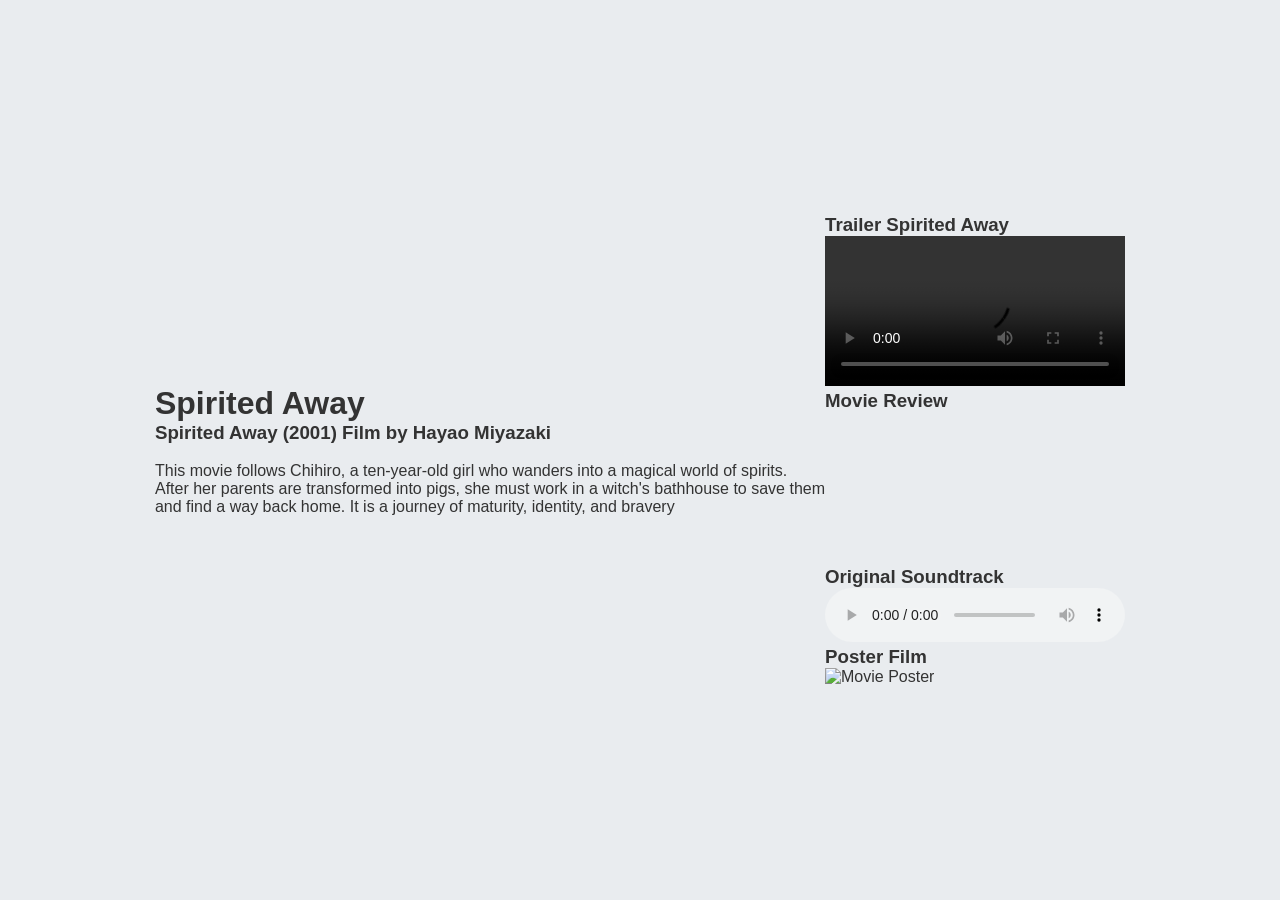
==== index.html @ f2c9e9cd "UCP 1" ====
<!DOCTYPE html>
<html lang="id">
<head>
    <meta charset="UTF-8">
    <meta name="viewport" content="width=device-width, initial-scale=1.0">
    <title>Praktikum PDW 6</title>
    <link href="https://fonts.googleapis.com/css2?family=Dancing+Script:wght@700&family=Open+Sans:wght@400;600&display=swap" rel="stylesheet">
    <link rel="stylesheet" href="style.css">
</head>
<body>
    <header>
        <div class="overlay">
            <h1>Spirited Away</h1>
            <h3>Spirited Away (2001) Film by Hayao Miyazaki</h3>
            <br>
            <p>This movie follows Chihiro, a ten-year-old girl who wanders into a magical world of spirits. <br> After her parents are transformed into pigs, she must work in a witch's bathhouse to save them <br> and find a way back home. It is a journey of maturity, identity, and bravery</p>
        </div>
    </header>

    <div class="main-content">
        <div class="media-card" onclick="notify('Video ini format MP4 Lokal!')">
            <h3>Trailer Spirited Away</h3>
            <div class="media-wrapper">
                <video controls src="asset/video/spiritedaway.mp4"></video>
            </div>
        </div>

        <div class="media-card" onclick="notify('Video ini di-embedded dari YouTube!')">
            <h3>Movie Review</h3>
            <div class="media-wrapper">
                <iframe src="https://www.youtube.com/embed/n5Et9MA8gC8" frameborder="0" allowfullscreen></iframe>
            </div>
        </div>

        <div class="media-card" onclick="notify('Audio ini format MP3 Lokal!')">
            <h3>Original Soundtrack</h3>
            <div class="media-wrapper">
                <audio controls>
                    <source src="asset/audio/ost.mp3" type="audio/mp3">
                </audio>
            </div>
        </div>

        <div class="media-card" onclick="notify('Gambar ini format PNG Lokal!')">
            <h3>Poster Film</h3>
            <div class="media-wrapper">
                <img src="asset/poster/postersp.png" alt="Movie Poster">
            </div>
        </div>
    </div>

    <script src="script.js"></script>
</body>
</html>
---- style.css ----
* {
    margin: 0;
    padding: 0;
    box-sizing: border-box;
}

body {
    font-family: 'Segoe UI', Arial, sans-serif;
    background-color: #e9ecef;
    color: #333;
    display: flex;
    justify-content: center;
    align-items: center;
    min-height: 100vh;
}

.section {
    display: block;
    width: 100%;
    padding: 20px;
}

.welcome-card {
    background-color: white;
    padding: 40px;
    border-radius: 15px;
    box-shadow: 0 10px 25px rgba(0,0,0,0.05);
    text-align: center;
    max-width: 500px;
    margin: 0 auto;
}

.welcome-card h1 {
    font-size: 1.5rem;
    margin-bottom: 10px;
}

.welcome-card p {
    color: #666;
    margin-bottom: 30px;
}

/* Tombol Sesuai Gambar */
.button-group {
    display: flex;
    justify-content: center;
    gap: 10px;
}

.btn {
    background-color: #333;
    color: white;
    padding: 10px 20px;
    border: none;
    border-radius: 8px;
    cursor: pointer;
    font-weight: bold;
    transition: 0.3s;
    text-decoration: none;
    display: inline-block;
}

.btn:hover {
    background-color: #555;
}

.content-box {
    background-color: white;
    padding: 30px;
    border-radius: 10px;
    max-width: 600px;
    margin: 0 auto;
    text-align: center;
}

.about-content {
    display: flex;
    flex-direction: column;
    align-items: center;
    gap: 20px;
    margin-bottom: 20px;
}

.about-content img {
    width: 120px;
    height: 120px;
    border-radius: 50%;
    object-fit: cover;
}
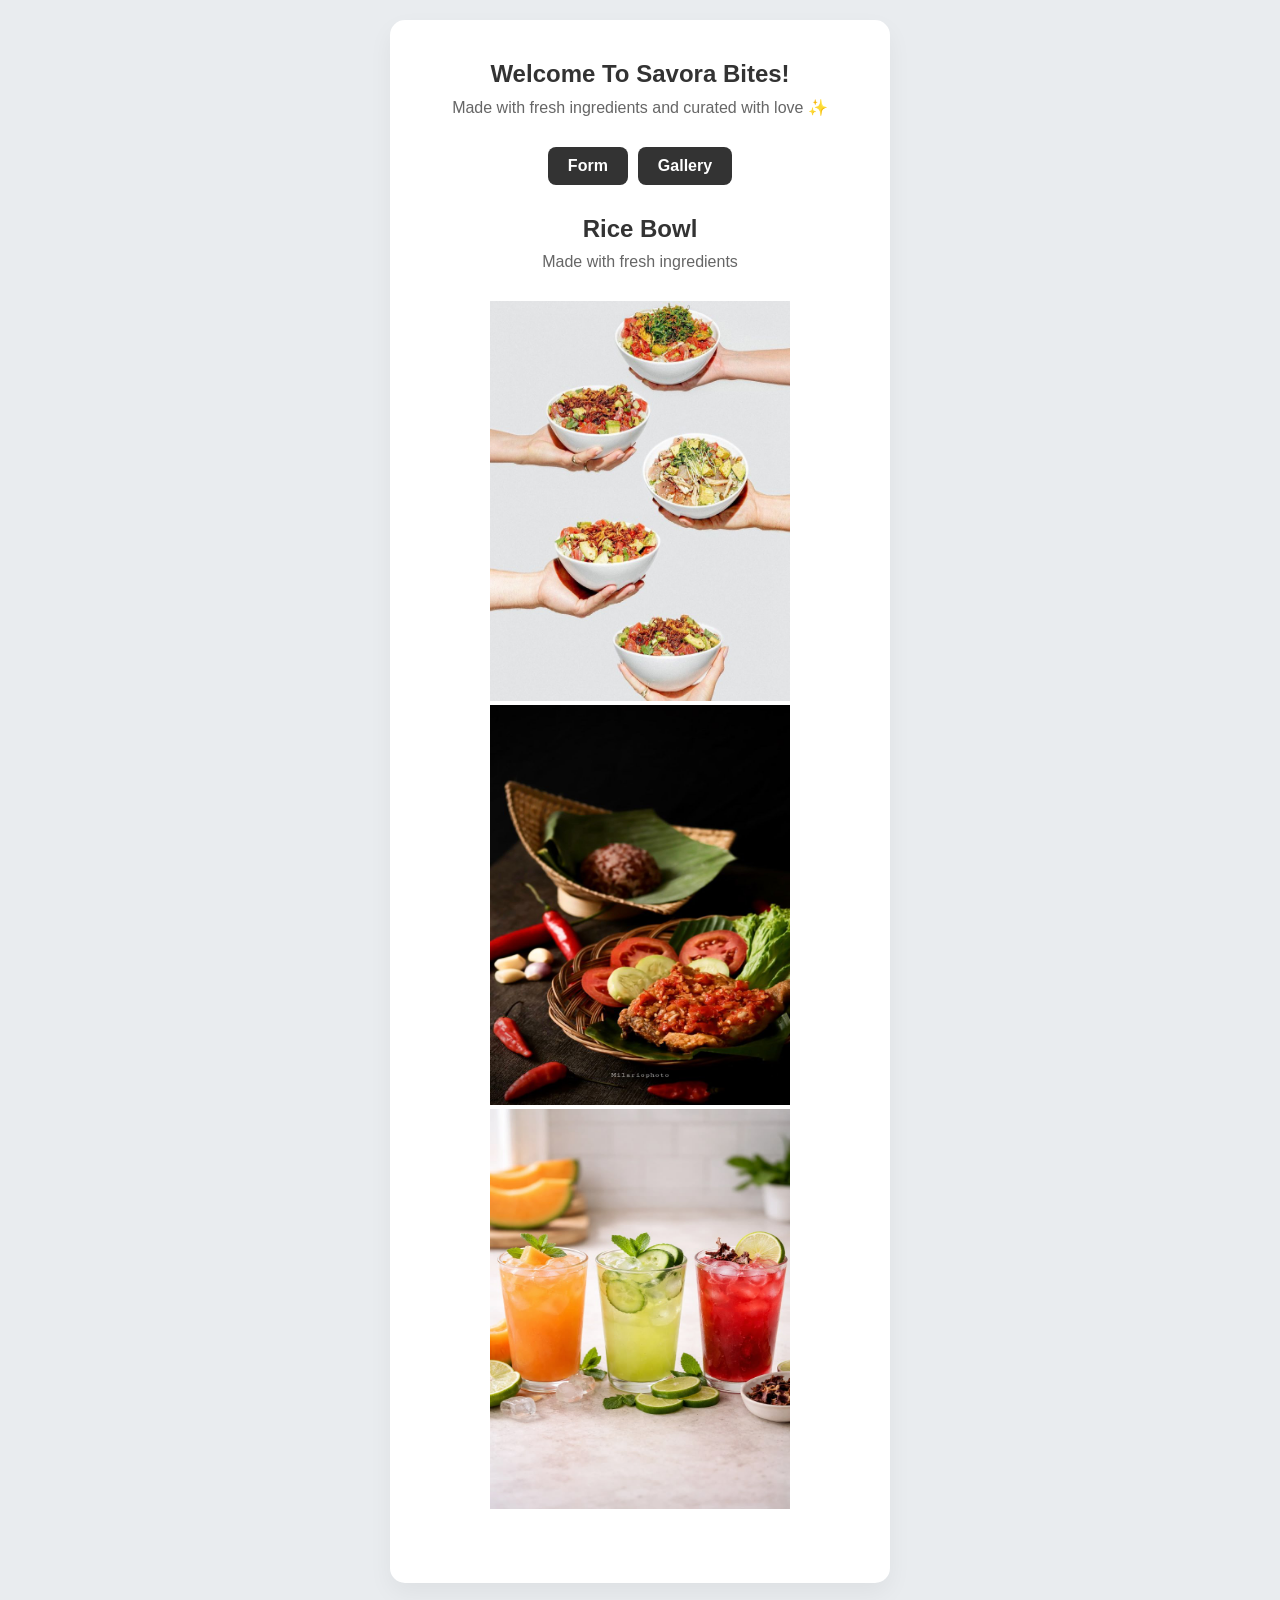
==== commit b1bc6599: "New" ====
--- a/index.html
+++ b/index.html
@@ -1,54 +1,49 @@
 <!DOCTYPE html>
-<html lang="id">
+<html lang="en">
 <head>
     <meta charset="UTF-8">
     <meta name="viewport" content="width=device-width, initial-scale=1.0">
-    <title>Praktikum PDW 6</title>
-    <link href="https://fonts.googleapis.com/css2?family=Dancing+Script:wght@700&family=Open+Sans:wght@400;600&display=swap" rel="stylesheet">
+    <title>Savora Bites</title>
     <link rel="stylesheet" href="style.css">
+    <script src="script.js" defer></script>
 </head>
 <body>
-    <header>
-        <div class="overlay">
-            <h1>Spirited Away</h1>
-            <h3>Spirited Away (2001) Film by Hayao Miyazaki</h3>
-            <br>
-            <p>This movie follows Chihiro, a ten-year-old girl who wanders into a magical world of spirits. <br> After her parents are transformed into pigs, she must work in a witch's bathhouse to save them <br> and find a way back home. It is a journey of maturity, identity, and bravery</p>
-        </div>
-    </header>
-
-    <div class="main-content">
-        <div class="media-card" onclick="notify('Video ini format MP4 Lokal!')">
-            <h3>Trailer Spirited Away</h3>
-            <div class="media-wrapper">
-                <video controls src="asset/video/spiritedaway.mp4"></video>
-            </div>
+<div id="home-section" class="section main-container">
+    <div class="welcome-card">
+        <h1>Welcome To Savora Bites!</h1>
+        <p>Made with fresh ingredients and curated with love ✨</p>
+        
+        <div class="button-group">
+            <a href="form/form.html" class="btn">Form</a>
+            <a href="about/gallery.html" class="btn">Gallery</a>
         </div>
 
-        <div class="media-card" onclick="notify('Video ini di-embedded dari YouTube!')">
-            <h3>Movie Review</h3>
-            <div class="media-wrapper">
-                <iframe src="https://www.youtube.com/embed/n5Et9MA8gC8" frameborder="0" allowfullscreen></iframe>
-            </div>
-        </div>
+      <div class="content-box">
+        <h1>Rice Bowl</h1>
+        <p>Made with fresh ingredients</p>
+        
+        <img
+          height="400px" width="300px"
+          src="asset/foto/sweetfin.jpeg"
+          alt="Rice Bowl"
+          class="food1-img"
+        >
 
-        <div class="media-card" onclick="notify('Audio ini format MP3 Lokal!')">
-            <h3>Original Soundtrack</h3>
-            <div class="media-wrapper">
-                <audio controls>
-                    <source src="asset/audio/ost.mp3" type="audio/mp3">
-                </audio>
-            </div>
-        </div>
+        <img
+          height="400px" width="300px"
+          src="asset/foto/ayamgeprek.jpeg"
+          alt="Ayam Geprek"
+          class="food2-img"
+        >
 
-        <div class="media-card" onclick="notify('Gambar ini format PNG Lokal!')">
-            <h3>Poster Film</h3>
-            <div class="media-wrapper">
-                <img src="asset/poster/postersp.png" alt="Movie Poster">
-            </div>
-        </div>
+        <img
+          height="400px" width="300px"
+          src="asset/foto/drinks.jpeg"
+          alt="Refreshing Drinks"
+          class="drinks-img"
+        >
+      </div>
     </div>
-
-    <script src="script.js"></script>
+</div>
 </body>
 </html>
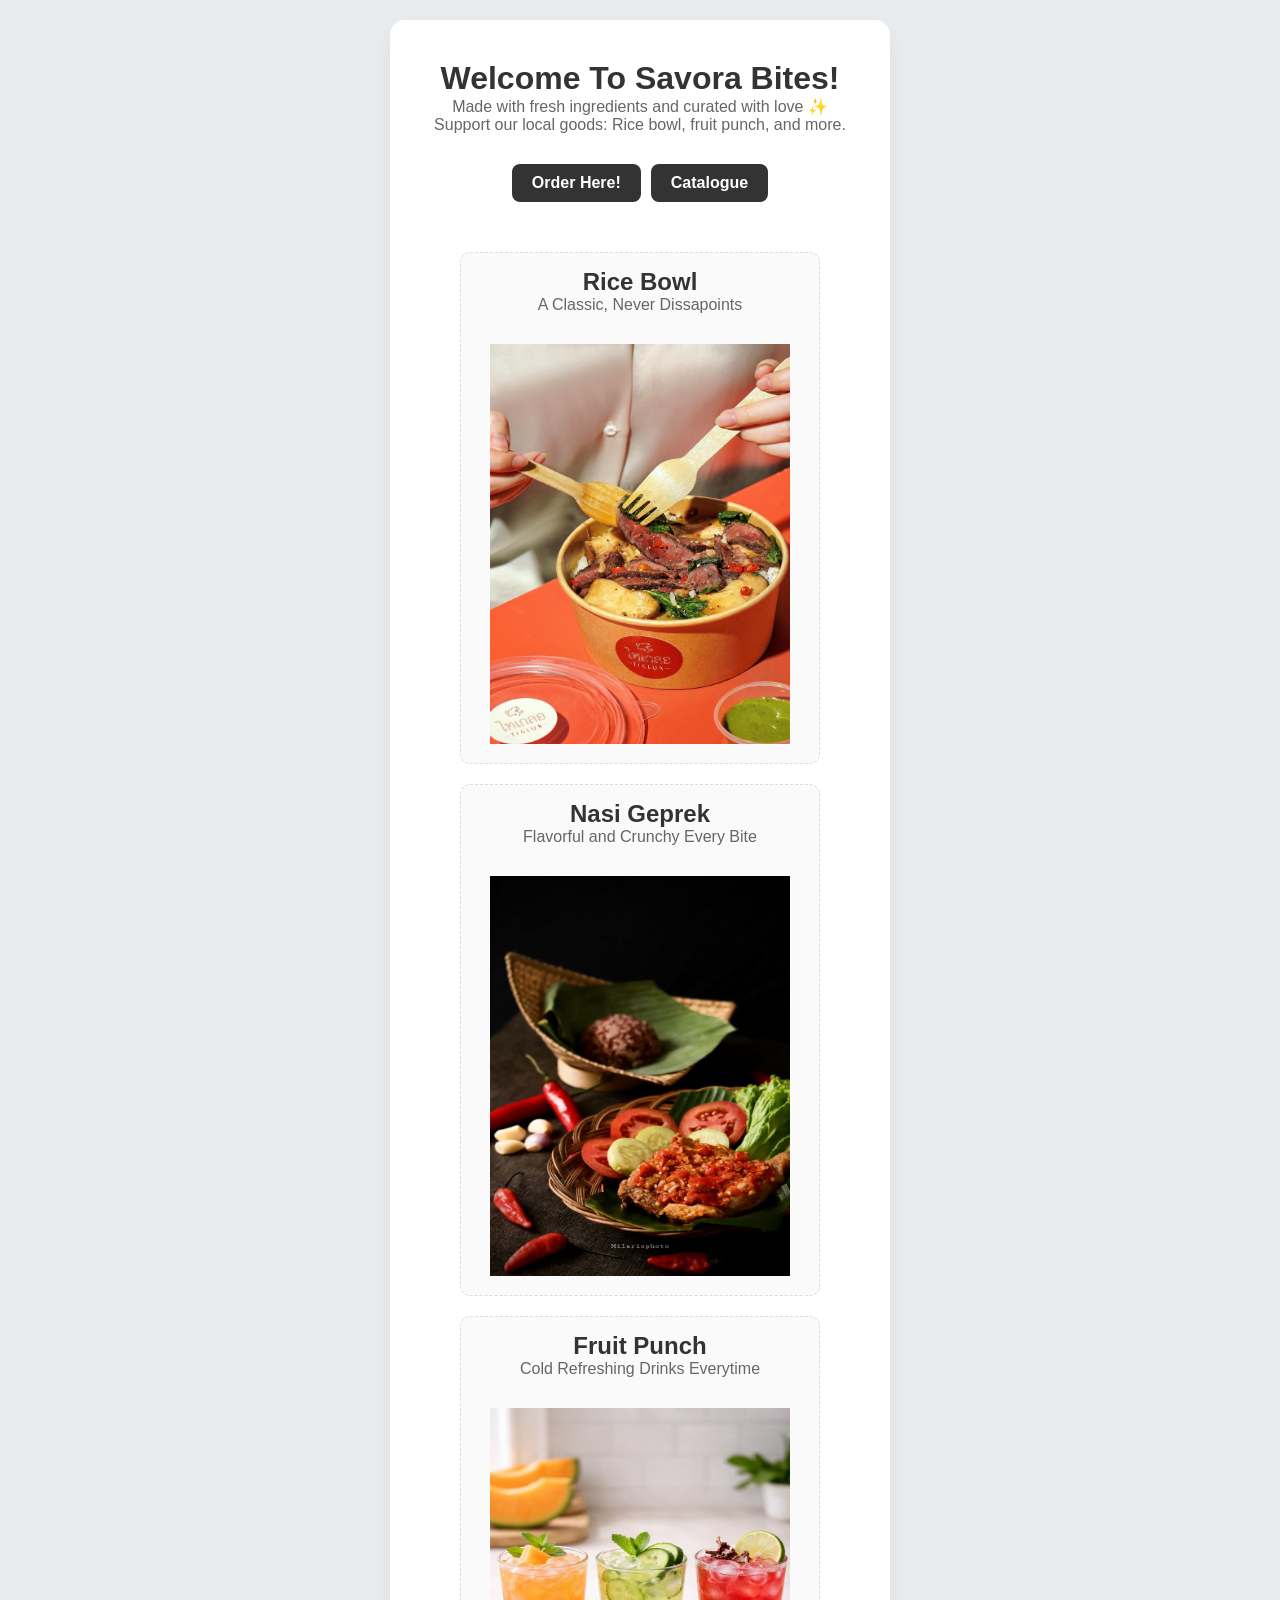
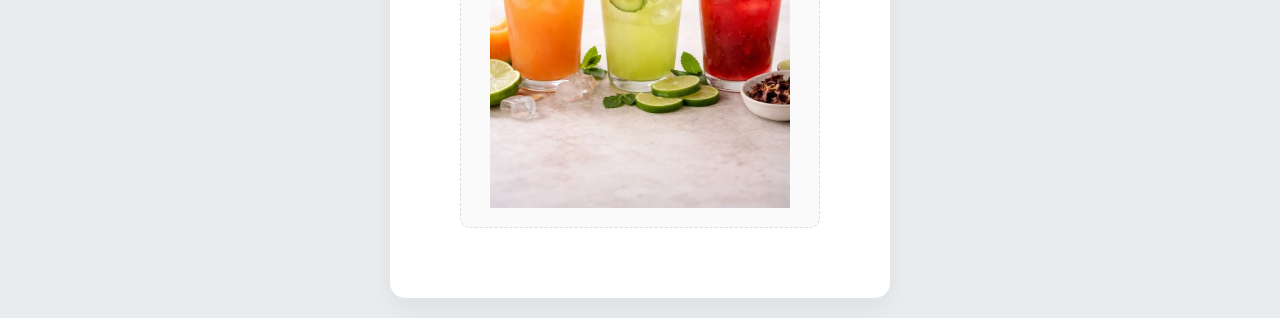
==== commit 6587aa9c: "New" ====
--- a/index.html
+++ b/index.html
@@ -11,37 +11,49 @@
 <div id="home-section" class="section main-container">
     <div class="welcome-card">
         <h1>Welcome To Savora Bites!</h1>
-        <p>Made with fresh ingredients and curated with love ✨</p>
+        <p>Made with fresh ingredients and curated with love ✨<br> Support our local goods: Rice bowl, fruit punch, and more.</p>
         
         <div class="button-group">
-            <a href="form/form.html" class="btn">Form</a>
-            <a href="about/gallery.html" class="btn">Gallery</a>
+            <a href="form/form.html" class="btn">Order Here!</a>
+            <a href="about/gallery.html" class="btn">Catalogue</a>
         </div>
 
       <div class="content-box">
-        <h1>Rice Bowl</h1>
-        <p>Made with fresh ingredients</p>
         
-        <img
-          height="400px" width="300px"
-          src="asset/foto/sweetfin.jpeg"
-          alt="Rice Bowl"
-          class="food1-img"
-        >
+        <div class="media-wrapper">
+        <h2>Rice Bowl</h2>
+        <p>A Classic, Never Dissapoints</p>          
+          <img
+            height="400px" width="300px"
+            src="asset/ricebowl.jpeg"
+            alt="Rice Bowl"
+            class="food1-img"
+          >
+        </div>
 
-        <img
-          height="400px" width="300px"
-          src="asset/foto/ayamgeprek.jpeg"
-          alt="Ayam Geprek"
-          class="food2-img"
-        >
+        <div class="media-wrapper">
+        <h2>Nasi Geprek</h2>
+        <p>Flavorful and Crunchy Every Bite</p>          
+          <img
+            height="400px" width="300px"
+            src="asset/geprek.jpeg"
+            alt="Ayam Geprek"
+            class="food2-img"
+          >
+        </div>
 
-        <img
-          height="400px" width="300px"
-          src="asset/foto/drinks.jpeg"
-          alt="Refreshing Drinks"
-          class="drinks-img"
-        >
+
+        <div class="media-wrapper">
+        <h2>Fruit Punch</h2>
+        <p>Cold Refreshing Drinks Everytime</p>
+
+          <img
+            height="400px" width="300px"
+            src="asset/drinks.jpeg"
+            alt="Refreshing Drinks"
+            class="drinks-img"
+          >
+        </div>
       </div>
     </div>
 </div>
--- a/style.css
+++ b/style.css
@@ -30,17 +30,12 @@
     margin: 0 auto;
 }
 
-.welcome-card h1 {
-    font-size: 1.5rem;
-    margin-bottom: 10px;
-}
 
 .welcome-card p {
     color: #666;
     margin-bottom: 30px;
 }
 
-/* Tombol Sesuai Gambar */
 .button-group {
     display: flex;
     justify-content: center;
@@ -73,17 +68,12 @@
     text-align: center;
 }
 
-.about-content {
-    display: flex;
-    flex-direction: column;
-    align-items: center;
-    gap: 20px;
-    margin-bottom: 20px;
+
+.media-wrapper {
+    margin-top: 20px;
+    background: #fafafa;
+    padding: 15px;
+    border-radius: 10px;
+    border: 1px dashed #ddd;
 }
 
-.about-content img {
-    width: 120px;
-    height: 120px;
-    border-radius: 50%;
-    object-fit: cover;
-}
